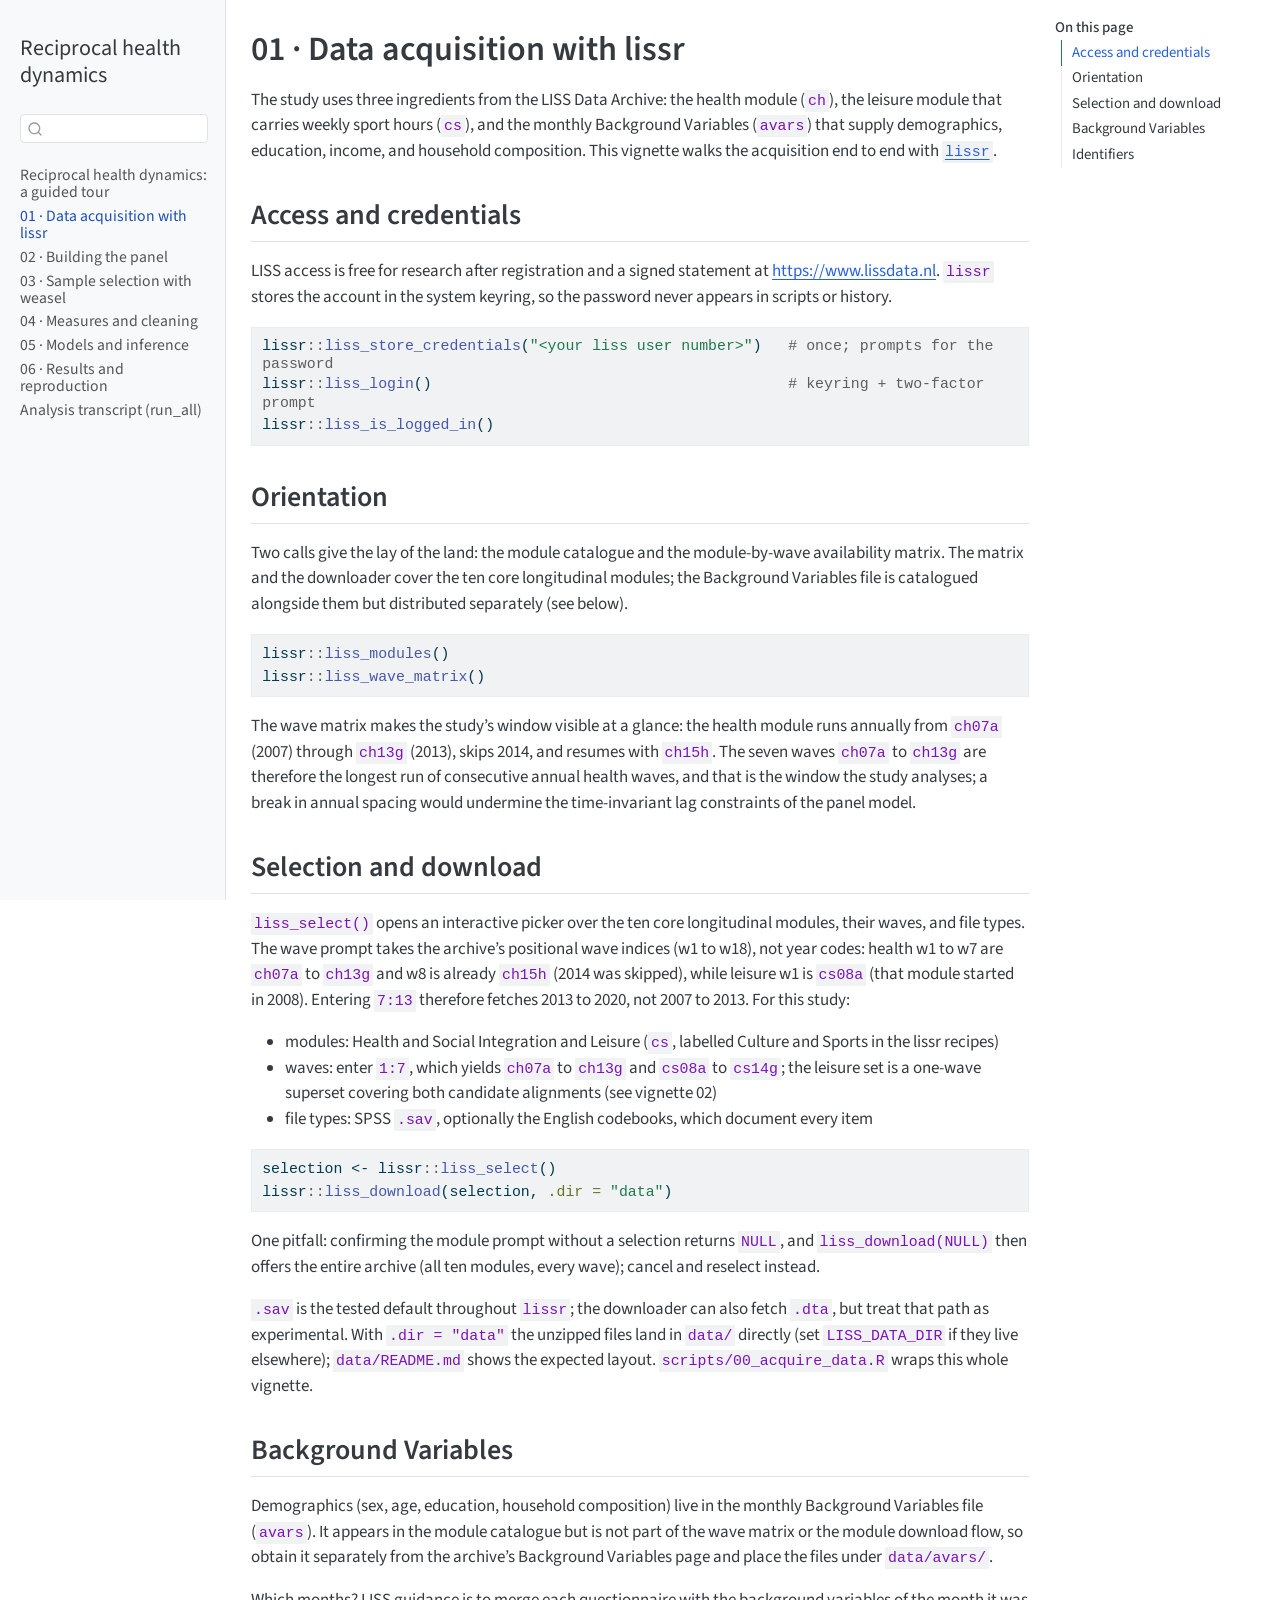
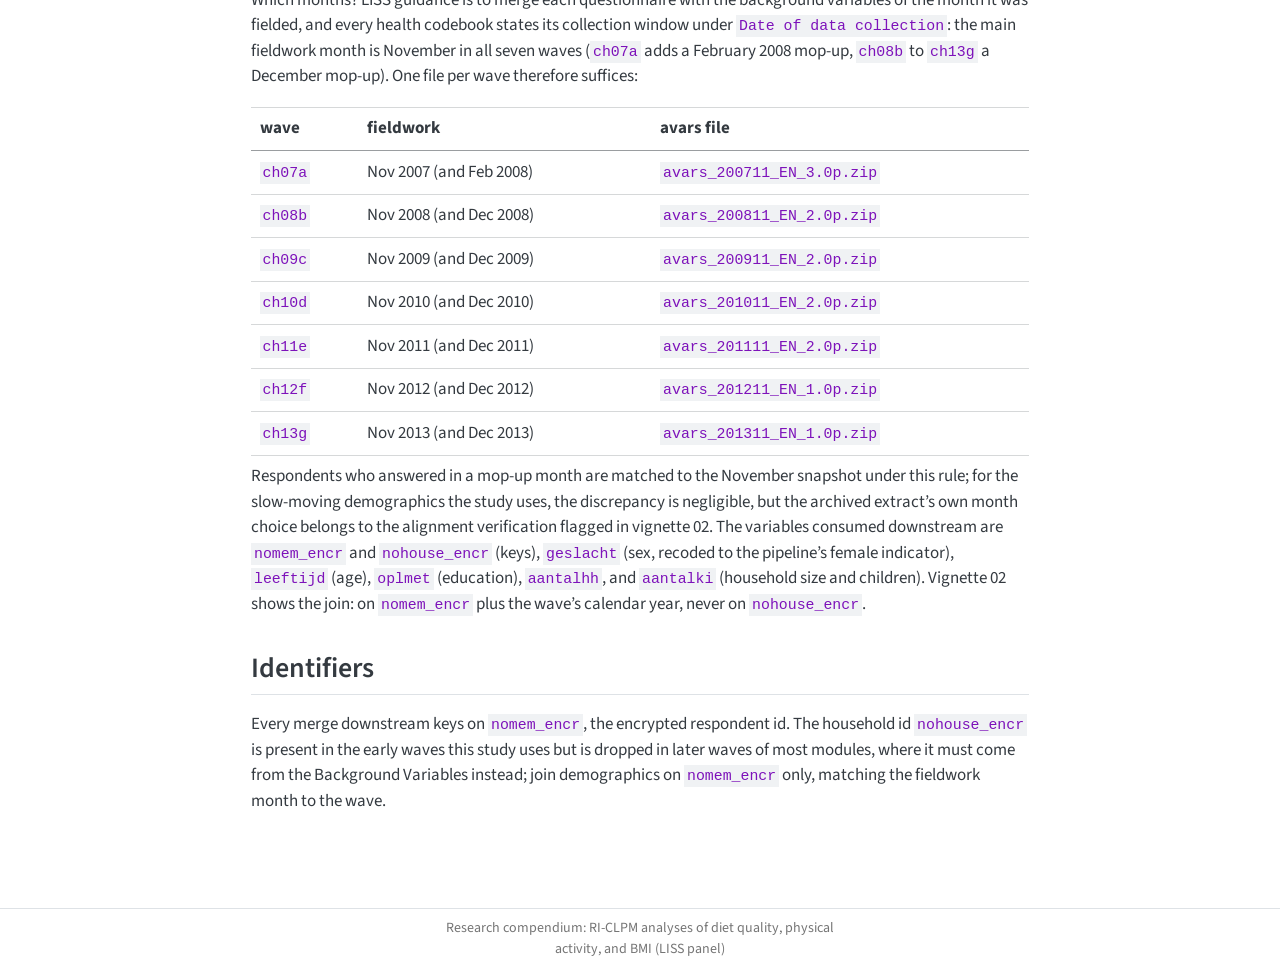
==== 01-data-acquisition-with-lissr.html @ ccc4ec5a "Built site for gh-pages" ====
<!DOCTYPE html>
<html xmlns="http://www.w3.org/1999/xhtml" lang="en" xml:lang="en"><head>

<meta charset="utf-8">
<meta name="generator" content="quarto-1.9.38">

<meta name="viewport" content="width=device-width, initial-scale=1.0, user-scalable=yes">


<title>01 · Data acquisition with lissr – Reciprocal health dynamics</title>
<style>
/* Default styles provided by pandoc.
** See https://pandoc.org/MANUAL.html#variables-for-html for config info.
*/
code{white-space: pre-wrap;}
span.smallcaps{font-variant: small-caps;}
div.columns{display: flex; gap: min(4vw, 1.5em);}
div.column{flex: auto; overflow-x: auto;}
div.hanging-indent{margin-left: 1.5em; text-indent: -1.5em;}
ul.task-list{list-style: none;}
ul.task-list li input[type="checkbox"] {
  width: 0.8em;
  margin: 0 0.8em 0.2em -1em; /* quarto-specific, see https://github.com/quarto-dev/quarto-cli/issues/4556 */ 
  vertical-align: middle;
}
/* CSS for syntax highlighting */
html { -webkit-text-size-adjust: 100%; }
pre > code.sourceCode { white-space: pre; position: relative; }
pre > code.sourceCode > span { display: inline-block; line-height: 1.25; }
pre > code.sourceCode > span:empty { height: 1.2em; }
.sourceCode { overflow: visible; }
code.sourceCode > span { color: inherit; text-decoration: inherit; }
div.sourceCode { margin: 1em 0; }
pre.sourceCode { margin: 0; }
@media screen {
div.sourceCode { overflow: auto; }
}
@media print {
pre > code.sourceCode { white-space: pre-wrap; }
pre > code.sourceCode > span { text-indent: -5em; padding-left: 5em; }
}
pre.numberSource code
  { counter-reset: source-line 0; }
pre.numberSource code > span
  { position: relative; left: -4em; counter-increment: source-line; }
pre.numberSource code > span > a:first-child::before
  { content: counter(source-line);
    position: relative; left: -1em; text-align: right; vertical-align: baseline;
    border: none; display: inline-block;
    -webkit-touch-callout: none; -webkit-user-select: none;
    -khtml-user-select: none; -moz-user-select: none;
    -ms-user-select: none; user-select: none;
    padding: 0 4px; width: 4em;
  }
pre.numberSource { margin-left: 3em;  padding-left: 4px; }
div.sourceCode
  {   }
@media screen {
pre > code.sourceCode > span > a:first-child::before { text-decoration: underline; }
}
</style>


<script src="site_libs/quarto-nav/quarto-nav.js"></script>
<script src="site_libs/quarto-nav/headroom.min.js"></script>
<script src="site_libs/clipboard/clipboard.min.js"></script>
<script src="site_libs/quarto-search/autocomplete.umd.js"></script>
<script src="site_libs/quarto-search/fuse.min.js"></script>
<script src="site_libs/quarto-search/quarto-search.js"></script>
<meta name="quarto:offset" content="./">
<script src="site_libs/quarto-html/quarto.js" type="module"></script>
<script src="site_libs/quarto-html/tabsets/tabsets.js" type="module"></script>
<script src="site_libs/quarto-html/popper.min.js"></script>
<script src="site_libs/quarto-html/tippy.umd.min.js"></script>
<script src="site_libs/quarto-html/anchor.min.js"></script>
<link href="site_libs/quarto-html/tippy.css" rel="stylesheet">
<link href="site_libs/quarto-html/quarto-syntax-highlighting-15634bcf2e68342d4ad2dfa704d543f6.css" rel="stylesheet" id="quarto-text-highlighting-styles">
<script src="site_libs/bootstrap/bootstrap.min.js"></script>
<link href="site_libs/bootstrap/bootstrap-icons.css" rel="stylesheet">
<link href="site_libs/bootstrap/bootstrap-6495a19aa3a96d24e06d370af9d69525.min.css" rel="stylesheet" append-hash="true" id="quarto-bootstrap" data-mode="light">
<script id="quarto-search-options" type="application/json">{
  "location": "sidebar",
  "copy-button": false,
  "collapse-after": 3,
  "panel-placement": "start",
  "type": "textbox",
  "limit": 50,
  "keyboard-shortcut": [
    "f",
    "/",
    "s"
  ],
  "show-item-context": false,
  "language": {
    "search-no-results-text": "No results",
    "search-matching-documents-text": "matching documents",
    "search-copy-link-title": "Copy link to search",
    "search-hide-matches-text": "Hide additional matches",
    "search-more-match-text": "more match in this document",
    "search-more-matches-text": "more matches in this document",
    "search-clear-button-title": "Clear",
    "search-text-placeholder": "",
    "search-detached-cancel-button-title": "Cancel",
    "search-submit-button-title": "Submit",
    "search-label": "Search"
  }
}</script>


</head>

<body class="nav-sidebar docked quarto-light">

<div id="quarto-search-results"></div>
  <header id="quarto-header" class="headroom fixed-top">
  <nav class="quarto-secondary-nav">
    <div class="container-fluid d-flex">
      <button type="button" class="quarto-btn-toggle btn" data-bs-toggle="collapse" role="button" data-bs-target=".quarto-sidebar-collapse-item" aria-controls="quarto-sidebar" aria-expanded="false" aria-label="Toggle sidebar navigation" onclick="if (window.quartoToggleHeadroom) { window.quartoToggleHeadroom(); }">
        <i class="bi bi-layout-text-sidebar-reverse"></i>
      </button>
        <nav class="quarto-page-breadcrumbs" aria-label="breadcrumb"><ol class="breadcrumb"><li class="breadcrumb-item"><a href="./01-data-acquisition-with-lissr.html">01 · Data acquisition with lissr</a></li></ol></nav>
        <a class="flex-grow-1" role="navigation" data-bs-toggle="collapse" data-bs-target=".quarto-sidebar-collapse-item" aria-controls="quarto-sidebar" aria-expanded="false" aria-label="Toggle sidebar navigation" onclick="if (window.quartoToggleHeadroom) { window.quartoToggleHeadroom(); }">      
        </a>
      <button type="button" class="btn quarto-search-button" aria-label="Search" onclick="window.quartoOpenSearch();">
        <i class="bi bi-search"></i>
      </button>
    </div>
  </nav>
</header>
<!-- content -->
<div id="quarto-content" class="quarto-container page-columns page-rows-contents page-layout-article">
<!-- sidebar -->
  <nav id="quarto-sidebar" class="sidebar collapse collapse-horizontal quarto-sidebar-collapse-item sidebar-navigation docked overflow-auto">
    <div class="pt-lg-2 mt-2 text-left sidebar-header">
    <div class="sidebar-title mb-0 py-0">
      <a href="./">Reciprocal health dynamics</a> 
    </div>
      </div>
        <div class="mt-2 flex-shrink-0 align-items-center">
        <div class="sidebar-search">
        <div id="quarto-search" class="" title="Search"></div>
        </div>
        </div>
    <div class="sidebar-menu-container"> 
    <ul class="list-unstyled mt-1">
        <li class="sidebar-item">
  <div class="sidebar-item-container"> 
  <a href="./index.html" class="sidebar-item-text sidebar-link">
 <span class="menu-text">Reciprocal health dynamics: a guided tour</span></a>
  </div>
</li>
        <li class="sidebar-item">
  <div class="sidebar-item-container"> 
  <a href="./01-data-acquisition-with-lissr.html" class="sidebar-item-text sidebar-link active">
 <span class="menu-text">01 · Data acquisition with lissr</span></a>
  </div>
</li>
        <li class="sidebar-item">
  <div class="sidebar-item-container"> 
  <a href="./02-building-the-panel.html" class="sidebar-item-text sidebar-link">
 <span class="menu-text">02 · Building the panel</span></a>
  </div>
</li>
        <li class="sidebar-item">
  <div class="sidebar-item-container"> 
  <a href="./03-sample-selection-with-weasel.html" class="sidebar-item-text sidebar-link">
 <span class="menu-text">03 · Sample selection with weasel</span></a>
  </div>
</li>
        <li class="sidebar-item">
  <div class="sidebar-item-container"> 
  <a href="./04-measures-and-cleaning.html" class="sidebar-item-text sidebar-link">
 <span class="menu-text">04 · Measures and cleaning</span></a>
  </div>
</li>
        <li class="sidebar-item">
  <div class="sidebar-item-container"> 
  <a href="./05-models-and-inference.html" class="sidebar-item-text sidebar-link">
 <span class="menu-text">05 · Models and inference</span></a>
  </div>
</li>
        <li class="sidebar-item">
  <div class="sidebar-item-container"> 
  <a href="./06-results-and-reproduction.html" class="sidebar-item-text sidebar-link">
 <span class="menu-text">06 · Results and reproduction</span></a>
  </div>
</li>
        <li class="sidebar-item">
  <div class="sidebar-item-container"> 
  <a href="./run_all.html" class="sidebar-item-text sidebar-link">
 <span class="menu-text">Analysis transcript (run_all)</span></a>
  </div>
</li>
    </ul>
    </div>
</nav>
<div id="quarto-sidebar-glass" class="quarto-sidebar-collapse-item" data-bs-toggle="collapse" data-bs-target=".quarto-sidebar-collapse-item"></div>
<!-- margin-sidebar -->
    <div id="quarto-margin-sidebar" class="sidebar margin-sidebar">
        <nav id="TOC" role="doc-toc" class="toc-active">
    <h2 id="toc-title">On this page</h2>
   
  <ul>
  <li><a href="#access-and-credentials" id="toc-access-and-credentials" class="nav-link active" data-scroll-target="#access-and-credentials">Access and credentials</a></li>
  <li><a href="#orientation" id="toc-orientation" class="nav-link" data-scroll-target="#orientation">Orientation</a></li>
  <li><a href="#selection-and-download" id="toc-selection-and-download" class="nav-link" data-scroll-target="#selection-and-download">Selection and download</a></li>
  <li><a href="#background-variables" id="toc-background-variables" class="nav-link" data-scroll-target="#background-variables">Background Variables</a></li>
  <li><a href="#identifiers" id="toc-identifiers" class="nav-link" data-scroll-target="#identifiers">Identifiers</a></li>
  </ul>
</nav>
    </div>
<!-- main -->
<main class="content" id="quarto-document-content">

<header id="title-block-header" class="quarto-title-block default">
<div class="quarto-title">
<h1 class="title">01 · Data acquisition with lissr</h1>
</div>



<div class="quarto-title-meta">

    
  
    
  </div>
  


</header>


<p>The study uses three ingredients from the LISS Data Archive: the health module (<code>ch</code>), the leisure module that carries weekly sport hours (<code>cs</code>), and the monthly Background Variables (<code>avars</code>) that supply demographics, education, income, and household composition. This vignette walks the acquisition end to end with <a href="https://github.com/siardv/lissr"><code>lissr</code></a>.</p>
<section id="access-and-credentials" class="level2">
<h2 class="anchored" data-anchor-id="access-and-credentials">Access and credentials</h2>
<p>LISS access is free for research after registration and a signed statement at <a href="https://www.lissdata.nl" class="uri">https://www.lissdata.nl</a>. <code>lissr</code> stores the account in the system keyring, so the password never appears in scripts or history.</p>
<div class="cell">
<div class="code-copy-outer-scaffold"><div class="sourceCode cell-code" id="cb1"><pre class="sourceCode r code-with-copy"><code class="sourceCode r"><span id="cb1-1"><a href="#cb1-1" aria-hidden="true" tabindex="-1"></a>lissr<span class="sc">::</span><span class="fu">liss_store_credentials</span>(<span class="st">"&lt;your liss user number&gt;"</span>)   <span class="co"># once; prompts for the password</span></span>
<span id="cb1-2"><a href="#cb1-2" aria-hidden="true" tabindex="-1"></a>lissr<span class="sc">::</span><span class="fu">liss_login</span>()                                        <span class="co"># keyring + two-factor prompt</span></span>
<span id="cb1-3"><a href="#cb1-3" aria-hidden="true" tabindex="-1"></a>lissr<span class="sc">::</span><span class="fu">liss_is_logged_in</span>()</span></code></pre></div><button title="Copy to Clipboard" class="code-copy-button"><i class="bi"></i></button></div>
</div>
</section>
<section id="orientation" class="level2">
<h2 class="anchored" data-anchor-id="orientation">Orientation</h2>
<p>Two calls give the lay of the land: the module catalogue and the module-by-wave availability matrix. The matrix and the downloader cover the ten core longitudinal modules; the Background Variables file is catalogued alongside them but distributed separately (see below).</p>
<div class="cell">
<div class="code-copy-outer-scaffold"><div class="sourceCode cell-code" id="cb2"><pre class="sourceCode r code-with-copy"><code class="sourceCode r"><span id="cb2-1"><a href="#cb2-1" aria-hidden="true" tabindex="-1"></a>lissr<span class="sc">::</span><span class="fu">liss_modules</span>()</span>
<span id="cb2-2"><a href="#cb2-2" aria-hidden="true" tabindex="-1"></a>lissr<span class="sc">::</span><span class="fu">liss_wave_matrix</span>()</span></code></pre></div><button title="Copy to Clipboard" class="code-copy-button"><i class="bi"></i></button></div>
</div>
<p>The wave matrix makes the study’s window visible at a glance: the health module runs annually from <code>ch07a</code> (2007) through <code>ch13g</code> (2013), skips 2014, and resumes with <code>ch15h</code>. The seven waves <code>ch07a</code> to <code>ch13g</code> are therefore the longest run of consecutive annual health waves, and that is the window the study analyses; a break in annual spacing would undermine the time-invariant lag constraints of the panel model.</p>
</section>
<section id="selection-and-download" class="level2">
<h2 class="anchored" data-anchor-id="selection-and-download">Selection and download</h2>
<p><code>liss_select()</code> opens an interactive picker over the ten core longitudinal modules, their waves, and file types. The wave prompt takes the archive’s positional wave indices (w1 to w18), not year codes: health w1 to w7 are <code>ch07a</code> to <code>ch13g</code> and w8 is already <code>ch15h</code> (2014 was skipped), while leisure w1 is <code>cs08a</code> (that module started in 2008). Entering <code>7:13</code> therefore fetches 2013 to 2020, not 2007 to 2013. For this study:</p>
<ul>
<li>modules: Health and Social Integration and Leisure (<code>cs</code>, labelled Culture and Sports in the lissr recipes)</li>
<li>waves: enter <code>1:7</code>, which yields <code>ch07a</code> to <code>ch13g</code> and <code>cs08a</code> to <code>cs14g</code>; the leisure set is a one-wave superset covering both candidate alignments (see vignette 02)</li>
<li>file types: SPSS <code>.sav</code>, optionally the English codebooks, which document every item</li>
</ul>
<div class="cell">
<div class="code-copy-outer-scaffold"><div class="sourceCode cell-code" id="cb3"><pre class="sourceCode r code-with-copy"><code class="sourceCode r"><span id="cb3-1"><a href="#cb3-1" aria-hidden="true" tabindex="-1"></a>selection <span class="ot">&lt;-</span> lissr<span class="sc">::</span><span class="fu">liss_select</span>()</span>
<span id="cb3-2"><a href="#cb3-2" aria-hidden="true" tabindex="-1"></a>lissr<span class="sc">::</span><span class="fu">liss_download</span>(selection, <span class="at">.dir =</span> <span class="st">"data"</span>)</span></code></pre></div><button title="Copy to Clipboard" class="code-copy-button"><i class="bi"></i></button></div>
</div>
<p>One pitfall: confirming the module prompt without a selection returns <code>NULL</code>, and <code>liss_download(NULL)</code> then offers the entire archive (all ten modules, every wave); cancel and reselect instead.</p>
<p><code>.sav</code> is the tested default throughout <code>lissr</code>; the downloader can also fetch <code>.dta</code>, but treat that path as experimental. With <code>.dir = "data"</code> the unzipped files land in <code>data/</code> directly (set <code>LISS_DATA_DIR</code> if they live elsewhere); <code>data/README.md</code> shows the expected layout. <code>scripts/00_acquire_data.R</code> wraps this whole vignette.</p>
</section>
<section id="background-variables" class="level2">
<h2 class="anchored" data-anchor-id="background-variables">Background Variables</h2>
<p>Demographics (sex, age, education, household composition) live in the monthly Background Variables file (<code>avars</code>). It appears in the module catalogue but is not part of the wave matrix or the module download flow, so obtain it separately from the archive’s Background Variables page and place the files under <code>data/avars/</code>.</p>
<p>Which months? LISS guidance is to merge each questionnaire with the background variables of the month it was fielded, and every health codebook states its collection window under <code>Date of data collection</code>: the main fieldwork month is November in all seven waves (<code>ch07a</code> adds a February 2008 mop-up, <code>ch08b</code> to <code>ch13g</code> a December mop-up). One file per wave therefore suffices:</p>
<table class="caption-top table">
<thead>
<tr class="header">
<th>wave</th>
<th>fieldwork</th>
<th>avars file</th>
</tr>
</thead>
<tbody>
<tr class="odd">
<td><code>ch07a</code></td>
<td>Nov 2007 (and Feb 2008)</td>
<td><code>avars_200711_EN_3.0p.zip</code></td>
</tr>
<tr class="even">
<td><code>ch08b</code></td>
<td>Nov 2008 (and Dec 2008)</td>
<td><code>avars_200811_EN_2.0p.zip</code></td>
</tr>
<tr class="odd">
<td><code>ch09c</code></td>
<td>Nov 2009 (and Dec 2009)</td>
<td><code>avars_200911_EN_2.0p.zip</code></td>
</tr>
<tr class="even">
<td><code>ch10d</code></td>
<td>Nov 2010 (and Dec 2010)</td>
<td><code>avars_201011_EN_2.0p.zip</code></td>
</tr>
<tr class="odd">
<td><code>ch11e</code></td>
<td>Nov 2011 (and Dec 2011)</td>
<td><code>avars_201111_EN_2.0p.zip</code></td>
</tr>
<tr class="even">
<td><code>ch12f</code></td>
<td>Nov 2012 (and Dec 2012)</td>
<td><code>avars_201211_EN_1.0p.zip</code></td>
</tr>
<tr class="odd">
<td><code>ch13g</code></td>
<td>Nov 2013 (and Dec 2013)</td>
<td><code>avars_201311_EN_1.0p.zip</code></td>
</tr>
</tbody>
</table>
<p>Respondents who answered in a mop-up month are matched to the November snapshot under this rule; for the slow-moving demographics the study uses, the discrepancy is negligible, but the archived extract’s own month choice belongs to the alignment verification flagged in vignette 02. The variables consumed downstream are <code>nomem_encr</code> and <code>nohouse_encr</code> (keys), <code>geslacht</code> (sex, recoded to the pipeline’s female indicator), <code>leeftijd</code> (age), <code>oplmet</code> (education), <code>aantalhh</code>, and <code>aantalki</code> (household size and children). Vignette 02 shows the join: on <code>nomem_encr</code> plus the wave’s calendar year, never on <code>nohouse_encr</code>.</p>
</section>
<section id="identifiers" class="level2">
<h2 class="anchored" data-anchor-id="identifiers">Identifiers</h2>
<p>Every merge downstream keys on <code>nomem_encr</code>, the encrypted respondent id. The household id <code>nohouse_encr</code> is present in the early waves this study uses but is dropped in later waves of most modules, where it must come from the Background Variables instead; join demographics on <code>nomem_encr</code> only, matching the fieldwork month to the wave.</p>


</section>

</main> <!-- /main -->
<script id="quarto-html-after-body" type="application/javascript">
  window.document.addEventListener("DOMContentLoaded", function (event) {
    const icon = "";
    const anchorJS = new window.AnchorJS();
    anchorJS.options = {
      placement: 'right',
      icon: icon
    };
    anchorJS.add('.anchored');
    const isCodeAnnotation = (el) => {
      for (const clz of el.classList) {
        if (clz.startsWith('code-annotation-')) {                     
          return true;
        }
      }
      return false;
    }
    const onCopySuccess = function(e) {
      // button target
      const button = e.trigger;
      // don't keep focus
      button.blur();
      // flash "checked"
      button.classList.add('code-copy-button-checked');
      var currentTitle = button.getAttribute("title");
      button.setAttribute("title", "Copied!");
      let tooltip;
      if (window.bootstrap) {
        button.setAttribute("data-bs-toggle", "tooltip");
        button.setAttribute("data-bs-placement", "left");
        button.setAttribute("data-bs-title", "Copied!");
        tooltip = new bootstrap.Tooltip(button, 
          { trigger: "manual", 
            customClass: "code-copy-button-tooltip",
            offset: [0, -8]});
        tooltip.show();    
      }
      setTimeout(function() {
        if (tooltip) {
          tooltip.hide();
          button.removeAttribute("data-bs-title");
          button.removeAttribute("data-bs-toggle");
          button.removeAttribute("data-bs-placement");
        }
        button.setAttribute("title", currentTitle);
        button.classList.remove('code-copy-button-checked');
      }, 1000);
      // clear code selection
      e.clearSelection();
    }
    const getTextToCopy = function(trigger) {
      const outerScaffold = trigger.parentElement.cloneNode(true);
      const codeEl = outerScaffold.querySelector('code');
      for (const childEl of codeEl.children) {
        if (isCodeAnnotation(childEl)) {
          childEl.remove();
        }
      }
      return codeEl.innerText;
    }
    const clipboard = new window.ClipboardJS('.code-copy-button:not([data-in-quarto-modal])', {
      text: getTextToCopy
    });
    clipboard.on('success', onCopySuccess);
    if (window.document.getElementById('quarto-embedded-source-code-modal')) {
      const clipboardModal = new window.ClipboardJS('.code-copy-button[data-in-quarto-modal]', {
        text: getTextToCopy,
        container: window.document.getElementById('quarto-embedded-source-code-modal')
      });
      clipboardModal.on('success', onCopySuccess);
    }
      var localhostRegex = new RegExp(/^(?:http|https):\/\/localhost\:?[0-9]*\//);
      var mailtoRegex = new RegExp(/^mailto:/);
        var filterRegex = new RegExp("https:\/\/siardv\.github\.io\/diet-activity-bmi-riclpm\/");
      var isInternal = (href) => {
          return filterRegex.test(href) || localhostRegex.test(href) || mailtoRegex.test(href);
      }
      // Inspect non-navigation links and adorn them if external
     var links = window.document.querySelectorAll('a[href]:not(.nav-link):not(.navbar-brand):not(.toc-action):not(.sidebar-link):not(.sidebar-item-toggle):not(.pagination-link):not(.no-external):not([aria-hidden]):not(.dropdown-item):not(.quarto-navigation-tool):not(.about-link)');
      for (var i=0; i<links.length; i++) {
        const link = links[i];
        if (!isInternal(link.href)) {
          // undo the damage that might have been done by quarto-nav.js in the case of
          // links that we want to consider external
          if (link.dataset.originalHref !== undefined) {
            link.href = link.dataset.originalHref;
          }
        }
      }
    function tippyHover(el, contentFn, onTriggerFn, onUntriggerFn) {
      const config = {
        allowHTML: true,
        maxWidth: 500,
        delay: 100,
        arrow: false,
        appendTo: function(el) {
            return el.parentElement;
        },
        interactive: true,
        interactiveBorder: 10,
        theme: 'quarto',
        placement: 'bottom-start',
      };
      if (contentFn) {
        config.content = contentFn;
      }
      if (onTriggerFn) {
        config.onTrigger = onTriggerFn;
      }
      if (onUntriggerFn) {
        config.onUntrigger = onUntriggerFn;
      }
      window.tippy(el, config); 
    }
    const noterefs = window.document.querySelectorAll('a[role="doc-noteref"]');
    for (var i=0; i<noterefs.length; i++) {
      const ref = noterefs[i];
      tippyHover(ref, function() {
        // use id or data attribute instead here
        let href = ref.getAttribute('data-footnote-href') || ref.getAttribute('href');
        try { href = new URL(href).hash; } catch {}
        const id = href.replace(/^#\/?/, "");
        const note = window.document.getElementById(id);
        if (note) {
          return note.innerHTML;
        } else {
          return "";
        }
      });
    }
    const xrefs = window.document.querySelectorAll('a.quarto-xref');
    const processXRef = (id, note) => {
      // Strip column container classes
      const stripColumnClz = (el) => {
        el.classList.remove("page-full", "page-columns");
        if (el.children) {
          for (const child of el.children) {
            stripColumnClz(child);
          }
        }
      }
      stripColumnClz(note)
      if (id === null || id.startsWith('sec-')) {
        // Special case sections, only their first couple elements
        const container = document.createElement("div");
        if (note.children && note.children.length > 2) {
          container.appendChild(note.children[0].cloneNode(true));
          for (let i = 1; i < note.children.length; i++) {
            const child = note.children[i];
            if (child.tagName === "P" && child.innerText === "") {
              continue;
            } else {
              container.appendChild(child.cloneNode(true));
              break;
            }
          }
          if (window.Quarto?.typesetMath) {
            window.Quarto.typesetMath(container);
          }
          return container.innerHTML
        } else {
          if (window.Quarto?.typesetMath) {
            window.Quarto.typesetMath(note);
          }
          return note.innerHTML;
        }
      } else {
        // Remove any anchor links if they are present
        const anchorLink = note.querySelector('a.anchorjs-link');
        if (anchorLink) {
          anchorLink.remove();
        }
        if (window.Quarto?.typesetMath) {
          window.Quarto.typesetMath(note);
        }
        if (note.classList.contains("callout")) {
          return note.outerHTML;
        } else {
          return note.innerHTML;
        }
      }
    }
    for (var i=0; i<xrefs.length; i++) {
      const xref = xrefs[i];
      tippyHover(xref, undefined, function(instance) {
        instance.disable();
        let url = xref.getAttribute('href');
        let hash = undefined; 
        if (url.startsWith('#')) {
          hash = url;
        } else {
          try { hash = new URL(url).hash; } catch {}
        }
        if (hash) {
          const id = hash.replace(/^#\/?/, "");
          const note = window.document.getElementById(id);
          if (note !== null) {
            try {
              const html = processXRef(id, note.cloneNode(true));
              instance.setContent(html);
            } finally {
              instance.enable();
              instance.show();
            }
          } else {
            // See if we can fetch this
            fetch(url.split('#')[0])
            .then(res => res.text())
            .then(html => {
              const parser = new DOMParser();
              const htmlDoc = parser.parseFromString(html, "text/html");
              const note = htmlDoc.getElementById(id);
              if (note !== null) {
                const html = processXRef(id, note);
                instance.setContent(html);
              } 
            }).finally(() => {
              instance.enable();
              instance.show();
            });
          }
        } else {
          // See if we can fetch a full url (with no hash to target)
          // This is a special case and we should probably do some content thinning / targeting
          fetch(url)
          .then(res => res.text())
          .then(html => {
            const parser = new DOMParser();
            const htmlDoc = parser.parseFromString(html, "text/html");
            const note = htmlDoc.querySelector('main.content');
            if (note !== null) {
              // This should only happen for chapter cross references
              // (since there is no id in the URL)
              // remove the first header
              if (note.children.length > 0 && note.children[0].tagName === "HEADER") {
                note.children[0].remove();
              }
              const html = processXRef(null, note);
              instance.setContent(html);
            } 
          }).finally(() => {
            instance.enable();
            instance.show();
          });
        }
      }, function(instance) {
      });
    }
        let selectedAnnoteEl;
        const selectorForAnnotation = ( cell, annotation) => {
          let cellAttr = 'data-code-cell="' + cell + '"';
          let lineAttr = 'data-code-annotation="' +  annotation + '"';
          const selector = 'span[' + cellAttr + '][' + lineAttr + ']';
          return selector;
        }
        const selectCodeLines = (annoteEl) => {
          const doc = window.document;
          const targetCell = annoteEl.getAttribute("data-target-cell");
          const targetAnnotation = annoteEl.getAttribute("data-target-annotation");
          const annoteSpan = window.document.querySelector(selectorForAnnotation(targetCell, targetAnnotation));
          const lines = annoteSpan.getAttribute("data-code-lines").split(",");
          const lineIds = lines.map((line) => {
            return targetCell + "-" + line;
          })
          let top = null;
          let height = null;
          let parent = null;
          if (lineIds.length > 0) {
              //compute the position of the single el (top and bottom and make a div)
              const el = window.document.getElementById(lineIds[0]);
              top = el.offsetTop;
              height = el.offsetHeight;
              parent = el.parentElement.parentElement;
            if (lineIds.length > 1) {
              const lastEl = window.document.getElementById(lineIds[lineIds.length - 1]);
              const bottom = lastEl.offsetTop + lastEl.offsetHeight;
              height = bottom - top;
            }
            if (top !== null && height !== null && parent !== null) {
              // cook up a div (if necessary) and position it 
              let div = window.document.getElementById("code-annotation-line-highlight");
              if (div === null) {
                div = window.document.createElement("div");
                div.setAttribute("id", "code-annotation-line-highlight");
                div.style.position = 'absolute';
                parent.appendChild(div);
              }
              div.style.top = top - 2 + "px";
              div.style.height = height + 4 + "px";
              div.style.left = 0;
              let gutterDiv = window.document.getElementById("code-annotation-line-highlight-gutter");
              if (gutterDiv === null) {
                gutterDiv = window.document.createElement("div");
                gutterDiv.setAttribute("id", "code-annotation-line-highlight-gutter");
                gutterDiv.style.position = 'absolute';
                const codeCell = window.document.getElementById(targetCell);
                const gutter = codeCell.querySelector('.code-annotation-gutter');
                gutter.appendChild(gutterDiv);
              }
              gutterDiv.style.top = top - 2 + "px";
              gutterDiv.style.height = height + 4 + "px";
            }
            selectedAnnoteEl = annoteEl;
          }
        };
        const unselectCodeLines = () => {
          const elementsIds = ["code-annotation-line-highlight", "code-annotation-line-highlight-gutter"];
          elementsIds.forEach((elId) => {
            const div = window.document.getElementById(elId);
            if (div) {
              div.remove();
            }
          });
          selectedAnnoteEl = undefined;
        };
          // Handle positioning of the toggle
      window.addEventListener(
        "resize",
        throttle(() => {
          elRect = undefined;
          if (selectedAnnoteEl) {
            selectCodeLines(selectedAnnoteEl);
          }
        }, 10)
      );
      function throttle(fn, ms) {
      let throttle = false;
      let timer;
        return (...args) => {
          if(!throttle) { // first call gets through
              fn.apply(this, args);
              throttle = true;
          } else { // all the others get throttled
              if(timer) clearTimeout(timer); // cancel #2
              timer = setTimeout(() => {
                fn.apply(this, args);
                timer = throttle = false;
              }, ms);
          }
        };
      }
        // Attach click handler to the DT
        const annoteDls = window.document.querySelectorAll('dt[data-target-cell]');
        for (const annoteDlNode of annoteDls) {
          annoteDlNode.addEventListener('click', (event) => {
            const clickedEl = event.target;
            if (clickedEl !== selectedAnnoteEl) {
              unselectCodeLines();
              const activeEl = window.document.querySelector('dt[data-target-cell].code-annotation-active');
              if (activeEl) {
                activeEl.classList.remove('code-annotation-active');
              }
              selectCodeLines(clickedEl);
              clickedEl.classList.add('code-annotation-active');
            } else {
              // Unselect the line
              unselectCodeLines();
              clickedEl.classList.remove('code-annotation-active');
            }
          });
        }
    const findCites = (el) => {
      const parentEl = el.parentElement;
      if (parentEl) {
        const cites = parentEl.dataset.cites;
        if (cites) {
          return {
            el,
            cites: cites.split(' ')
          };
        } else {
          return findCites(el.parentElement)
        }
      } else {
        return undefined;
      }
    };
    var bibliorefs = window.document.querySelectorAll('a[role="doc-biblioref"]');
    for (var i=0; i<bibliorefs.length; i++) {
      const ref = bibliorefs[i];
      const citeInfo = findCites(ref);
      if (citeInfo) {
        tippyHover(citeInfo.el, function() {
          var popup = window.document.createElement('div');
          citeInfo.cites.forEach(function(cite) {
            var citeDiv = window.document.createElement('div');
            citeDiv.classList.add('hanging-indent');
            citeDiv.classList.add('csl-entry');
            var biblioDiv = window.document.getElementById('ref-' + cite);
            if (biblioDiv) {
              citeDiv.innerHTML = biblioDiv.innerHTML;
            }
            popup.appendChild(citeDiv);
          });
          return popup.innerHTML;
        });
      }
    }
  });
  </script>
</div> <!-- /content -->
<footer class="footer">
  <div class="nav-footer">
    <div class="nav-footer-left">
      &nbsp;
    </div>   
    <div class="nav-footer-center">
<p>Research compendium: RI-CLPM analyses of diet quality, physical activity, and BMI (LISS panel)</p>
</div>
    <div class="nav-footer-right">
      &nbsp;
    </div>
  </div>
</footer>




</body></html>
---- site_libs/quarto-html/tippy.css ----
.tippy-box[data-animation=fade][data-state=hidden]{opacity:0}[data-tippy-root]{max-width:calc(100vw - 10px)}.tippy-box{position:relative;background-color:#333;color:#fff;border-radius:4px;font-size:14px;line-height:1.4;white-space:normal;outline:0;transition-property:transform,visibility,opacity}.tippy-box[data-placement^=top]>.tippy-arrow{bottom:0}.tippy-box[data-placement^=top]>.tippy-arrow:before{bottom:-7px;left:0;border-width:8px 8px 0;border-top-color:initial;transform-origin:center top}.tippy-box[data-placement^=bottom]>.tippy-arrow{top:0}.tippy-box[data-placement^=bottom]>.tippy-arrow:before{top:-7px;left:0;border-width:0 8px 8px;border-bottom-color:initial;transform-origin:center bottom}.tippy-box[data-placement^=left]>.tippy-arrow{right:0}.tippy-box[data-placement^=left]>.tippy-arrow:before{border-width:8px 0 8px 8px;border-left-color:initial;right:-7px;transform-origin:center left}.tippy-box[data-placement^=right]>.tippy-arrow{left:0}.tippy-box[data-placement^=right]>.tippy-arrow:before{left:-7px;border-width:8px 8px 8px 0;border-right-color:initial;transform-origin:center right}.tippy-box[data-inertia][data-state=visible]{transition-timing-function:cubic-bezier(.54,1.5,.38,1.11)}.tippy-arrow{width:16px;height:16px;color:#333}.tippy-arrow:before{content:"";position:absolute;border-color:transparent;border-style:solid}.tippy-content{position:relative;padding:5px 9px;z-index:1}
---- site_libs/quarto-html/quarto-syntax-highlighting-15634bcf2e68342d4ad2dfa704d543f6.css ----
/* quarto syntax highlight colors */
:root {
  --quarto-hl-ot-color: #003B4F;
  --quarto-hl-at-color: #657422;
  --quarto-hl-ss-color: #20794D;
  --quarto-hl-an-color: #5E5E5E;
  --quarto-hl-fu-color: #4758AB;
  --quarto-hl-st-color: #20794D;
  --quarto-hl-cf-color: #003B4F;
  --quarto-hl-op-color: #5E5E5E;
  --quarto-hl-er-color: #AD0000;
  --quarto-hl-bn-color: #AD0000;
  --quarto-hl-al-color: #AD0000;
  --quarto-hl-va-color: #111111;
  --quarto-hl-bu-color: inherit;
  --quarto-hl-ex-color: inherit;
  --quarto-hl-pp-color: #AD0000;
  --quarto-hl-in-color: #5E5E5E;
  --quarto-hl-vs-color: #20794D;
  --quarto-hl-wa-color: #5E5E5E;
  --quarto-hl-do-color: #5E5E5E;
  --quarto-hl-im-color: #00769E;
  --quarto-hl-ch-color: #20794D;
  --quarto-hl-dt-color: #AD0000;
  --quarto-hl-fl-color: #AD0000;
  --quarto-hl-co-color: #5E5E5E;
  --quarto-hl-cv-color: #5E5E5E;
  --quarto-hl-cn-color: #8f5902;
  --quarto-hl-sc-color: #5E5E5E;
  --quarto-hl-dv-color: #AD0000;
  --quarto-hl-kw-color: #003B4F;
}

/* other quarto variables */
:root {
  --quarto-font-monospace: SFMono-Regular, Menlo, Monaco, Consolas, "Liberation Mono", "Courier New", monospace;
}

/* syntax highlight based on Pandoc's rules */
pre > code.sourceCode > span {
  color: #003B4F;
}

code.sourceCode > span {
  color: #003B4F;
}

div.sourceCode,
div.sourceCode pre.sourceCode {
  color: #003B4F;
}

/* Normal */
code span {
  color: #003B4F;
}

/* Alert */
code span.al {
  color: #AD0000;
  font-style: inherit;
}

/* Annotation */
code span.an {
  color: #5E5E5E;
  font-style: inherit;
}

/* Attribute */
code span.at {
  color: #657422;
  font-style: inherit;
}

/* BaseN */
code span.bn {
  color: #AD0000;
  font-style: inherit;
}

/* BuiltIn */
code span.bu {
  font-style: inherit;
}

/* ControlFlow */
code span.cf {
  color: #003B4F;
  font-weight: bold;
  font-style: inherit;
}

/* Char */
code span.ch {
  color: #20794D;
  font-style: inherit;
}

/* Constant */
code span.cn {
  color: #8f5902;
  font-style: inherit;
}

/* Comment */
code span.co {
  color: #5E5E5E;
  font-style: inherit;
}

/* CommentVar */
code span.cv {
  color: #5E5E5E;
  font-style: italic;
}

/* Documentation */
code span.do {
  color: #5E5E5E;
  font-style: italic;
}

/* DataType */
code span.dt {
  color: #AD0000;
  font-style: inherit;
}

/* DecVal */
code span.dv {
  color: #AD0000;
  font-style: inherit;
}

/* Error */
code span.er {
  color: #AD0000;
  font-style: inherit;
}

/* Extension */
code span.ex {
  font-style: inherit;
}

/* Float */
code span.fl {
  color: #AD0000;
  font-style: inherit;
}

/* Function */
code span.fu {
  color: #4758AB;
  font-style: inherit;
}

/* Import */
code span.im {
  color: #00769E;
  font-style: inherit;
}

/* Information */
code span.in {
  color: #5E5E5E;
  font-style: inherit;
}

/* Keyword */
code span.kw {
  color: #003B4F;
  font-weight: bold;
  font-style: inherit;
}

/* Operator */
code span.op {
  color: #5E5E5E;
  font-style: inherit;
}

/* Other */
code span.ot {
  color: #003B4F;
  font-style: inherit;
}

/* Preprocessor */
code span.pp {
  color: #AD0000;
  font-style: inherit;
}

/* SpecialChar */
code span.sc {
  color: #5E5E5E;
  font-style: inherit;
}

/* SpecialString */
code span.ss {
  color: #20794D;
  font-style: inherit;
}

/* String */
code span.st {
  color: #20794D;
  font-style: inherit;
}

/* Variable */
code span.va {
  color: #111111;
  font-style: inherit;
}

/* VerbatimString */
code span.vs {
  color: #20794D;
  font-style: inherit;
}

/* Warning */
code span.wa {
  color: #5E5E5E;
  font-style: italic;
}

.prevent-inlining {
  content: "</";
}

/*# sourceMappingURL=f23921c56f73e400b49028c9186a1aa0.css.map */
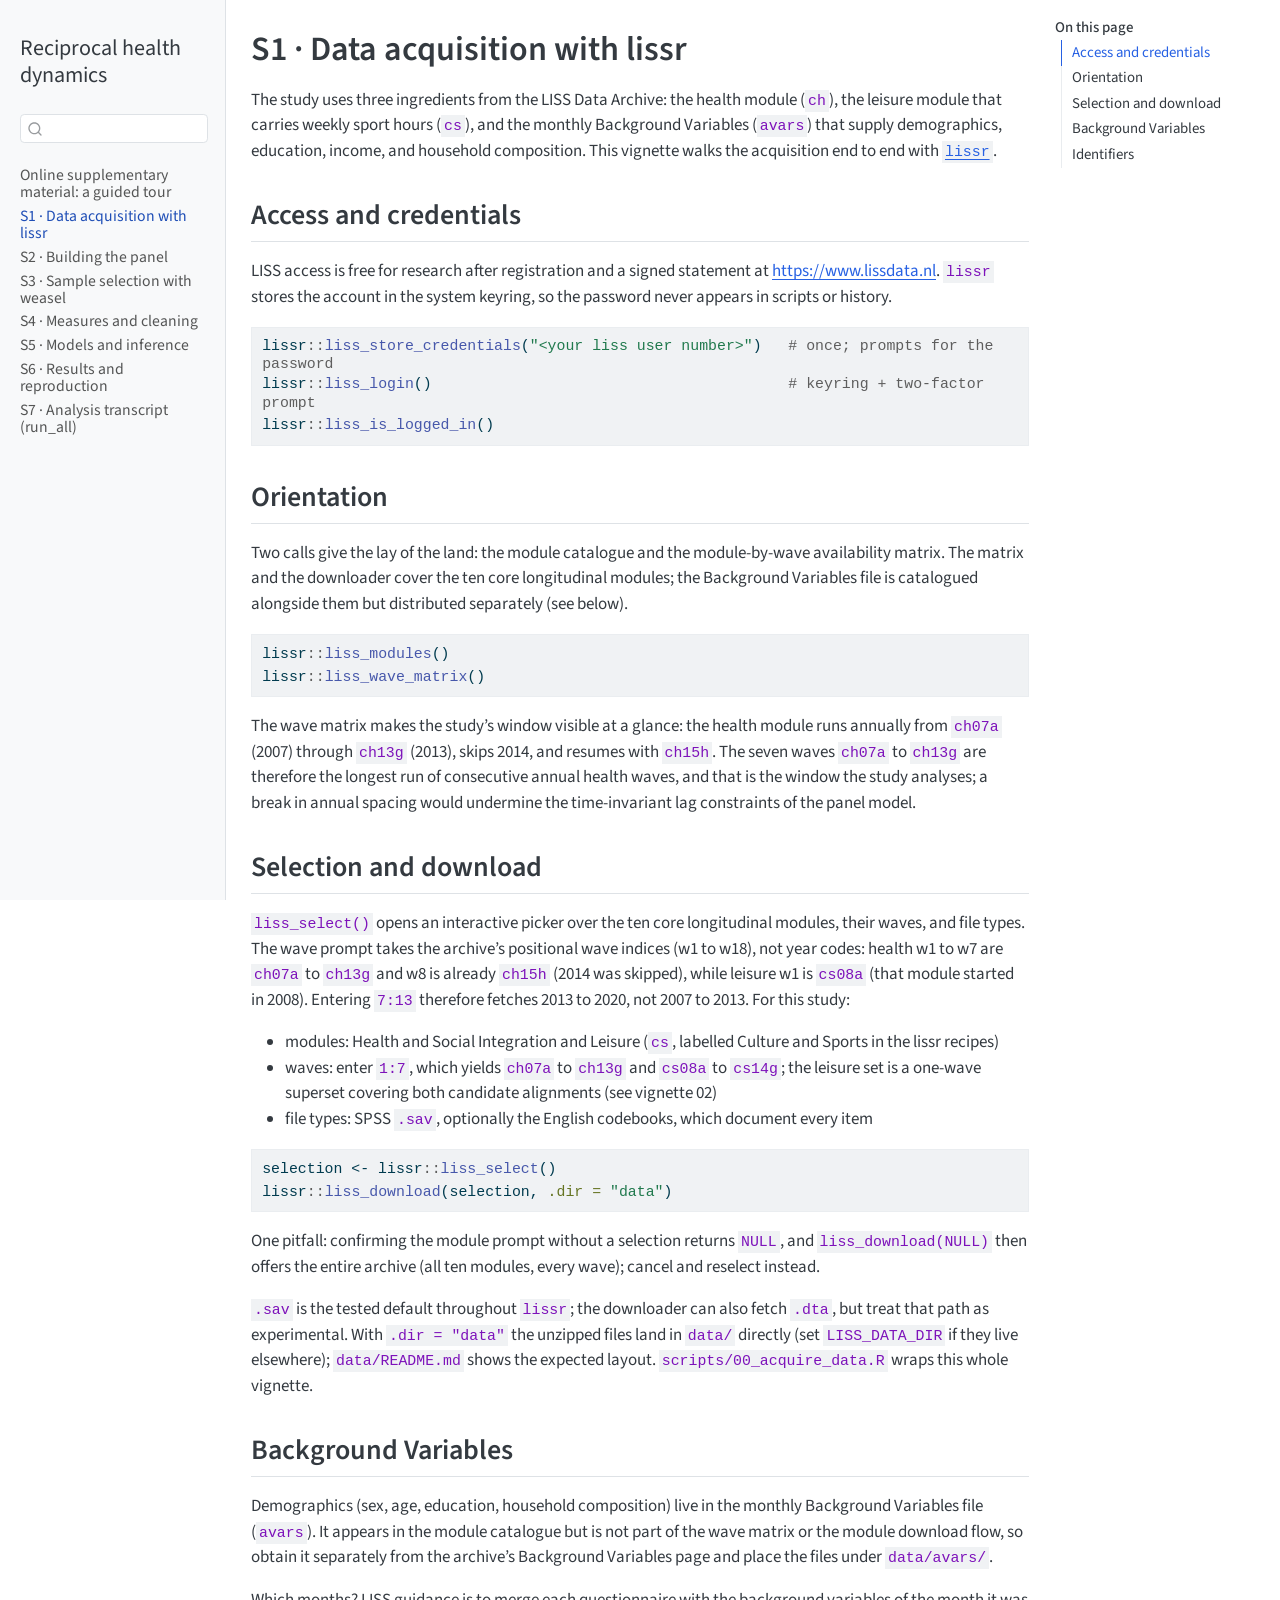
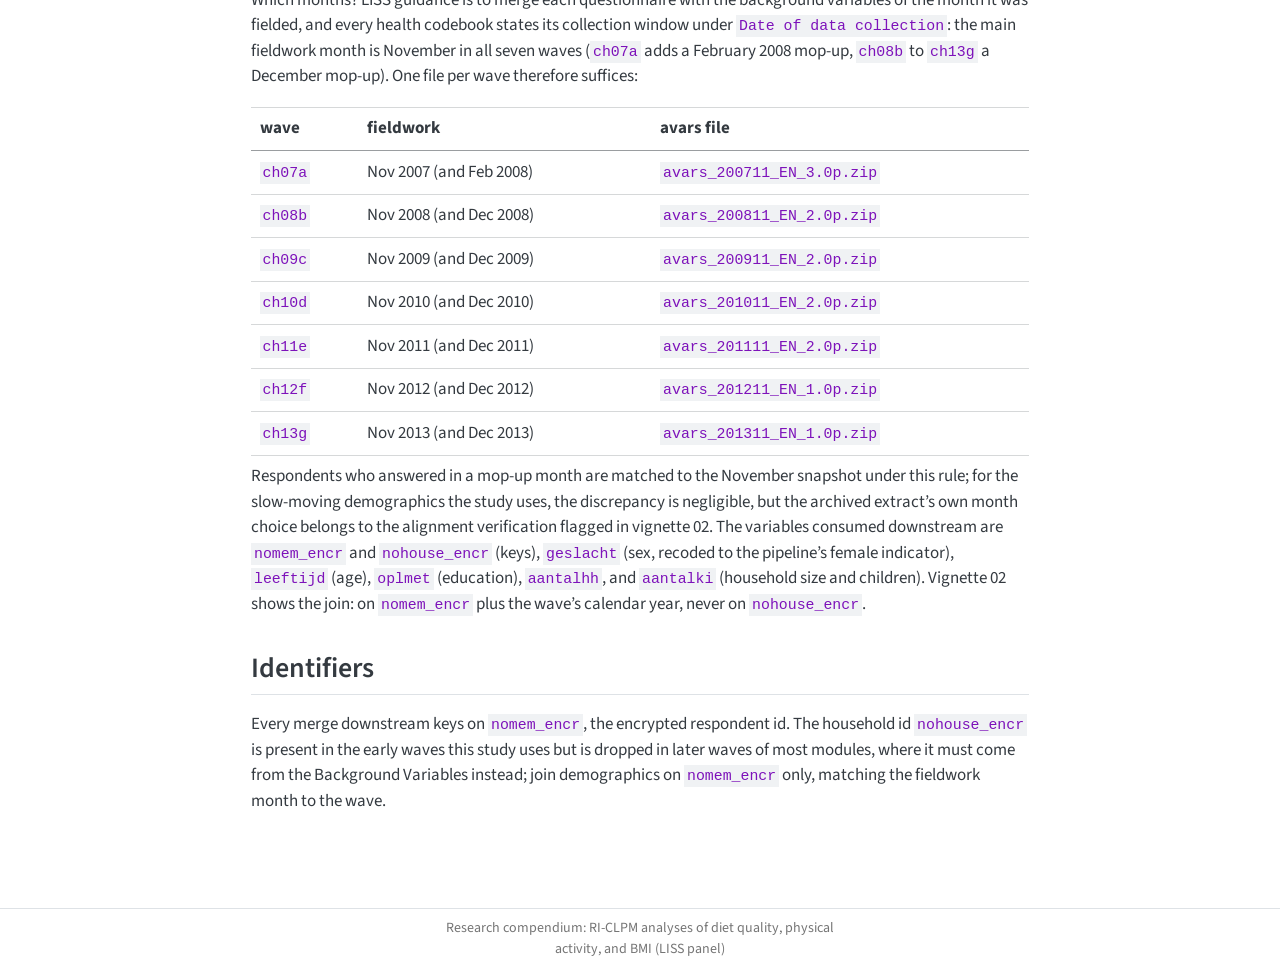
==== commit 9827e1ac: "Rebuild site 2026-07-11" ====
--- a/01-data-acquisition-with-lissr.html
+++ b/01-data-acquisition-with-lissr.html
@@ -7,7 +7,7 @@
 <meta name="viewport" content="width=device-width, initial-scale=1.0, user-scalable=yes">
 
 
-<title>01 · Data acquisition with lissr – Reciprocal health dynamics</title>
+<title>S1 · Data acquisition with lissr – Reciprocal health dynamics</title>
 <style>
 /* Default styles provided by pandoc.
 ** See https://pandoc.org/MANUAL.html#variables-for-html for config info.
@@ -118,7 +118,7 @@
       <button type="button" class="quarto-btn-toggle btn" data-bs-toggle="collapse" role="button" data-bs-target=".quarto-sidebar-collapse-item" aria-controls="quarto-sidebar" aria-expanded="false" aria-label="Toggle sidebar navigation" onclick="if (window.quartoToggleHeadroom) { window.quartoToggleHeadroom(); }">
         <i class="bi bi-layout-text-sidebar-reverse"></i>
       </button>
-        <nav class="quarto-page-breadcrumbs" aria-label="breadcrumb"><ol class="breadcrumb"><li class="breadcrumb-item"><a href="./01-data-acquisition-with-lissr.html">01 · Data acquisition with lissr</a></li></ol></nav>
+        <nav class="quarto-page-breadcrumbs" aria-label="breadcrumb"><ol class="breadcrumb"><li class="breadcrumb-item"><a href="./01-data-acquisition-with-lissr.html">S1 · Data acquisition with lissr</a></li></ol></nav>
         <a class="flex-grow-1" role="navigation" data-bs-toggle="collapse" data-bs-target=".quarto-sidebar-collapse-item" aria-controls="quarto-sidebar" aria-expanded="false" aria-label="Toggle sidebar navigation" onclick="if (window.quartoToggleHeadroom) { window.quartoToggleHeadroom(); }">      
         </a>
       <button type="button" class="btn quarto-search-button" aria-label="Search" onclick="window.quartoOpenSearch();">
@@ -146,49 +146,49 @@
         <li class="sidebar-item">
   <div class="sidebar-item-container"> 
   <a href="./index.html" class="sidebar-item-text sidebar-link">
- <span class="menu-text">Reciprocal health dynamics: a guided tour</span></a>
+ <span class="menu-text">Online supplementary material: a guided tour</span></a>
   </div>
 </li>
         <li class="sidebar-item">
   <div class="sidebar-item-container"> 
   <a href="./01-data-acquisition-with-lissr.html" class="sidebar-item-text sidebar-link active">
- <span class="menu-text">01 · Data acquisition with lissr</span></a>
+ <span class="menu-text">S1 · Data acquisition with lissr</span></a>
   </div>
 </li>
         <li class="sidebar-item">
   <div class="sidebar-item-container"> 
   <a href="./02-building-the-panel.html" class="sidebar-item-text sidebar-link">
- <span class="menu-text">02 · Building the panel</span></a>
+ <span class="menu-text">S2 · Building the panel</span></a>
   </div>
 </li>
         <li class="sidebar-item">
   <div class="sidebar-item-container"> 
   <a href="./03-sample-selection-with-weasel.html" class="sidebar-item-text sidebar-link">
- <span class="menu-text">03 · Sample selection with weasel</span></a>
+ <span class="menu-text">S3 · Sample selection with weasel</span></a>
   </div>
 </li>
         <li class="sidebar-item">
   <div class="sidebar-item-container"> 
   <a href="./04-measures-and-cleaning.html" class="sidebar-item-text sidebar-link">
- <span class="menu-text">04 · Measures and cleaning</span></a>
+ <span class="menu-text">S4 · Measures and cleaning</span></a>
   </div>
 </li>
         <li class="sidebar-item">
   <div class="sidebar-item-container"> 
   <a href="./05-models-and-inference.html" class="sidebar-item-text sidebar-link">
- <span class="menu-text">05 · Models and inference</span></a>
+ <span class="menu-text">S5 · Models and inference</span></a>
   </div>
 </li>
         <li class="sidebar-item">
   <div class="sidebar-item-container"> 
   <a href="./06-results-and-reproduction.html" class="sidebar-item-text sidebar-link">
- <span class="menu-text">06 · Results and reproduction</span></a>
+ <span class="menu-text">S6 · Results and reproduction</span></a>
   </div>
 </li>
         <li class="sidebar-item">
   <div class="sidebar-item-container"> 
   <a href="./run_all.html" class="sidebar-item-text sidebar-link">
- <span class="menu-text">Analysis transcript (run_all)</span></a>
+ <span class="menu-text">S7 · Analysis transcript (run_all)</span></a>
   </div>
 </li>
     </ul>
@@ -214,7 +214,7 @@
 
 <header id="title-block-header" class="quarto-title-block default">
 <div class="quarto-title">
-<h1 class="title">01 · Data acquisition with lissr</h1>
+<h1 class="title">S1 · Data acquisition with lissr</h1>
 </div>
 
 
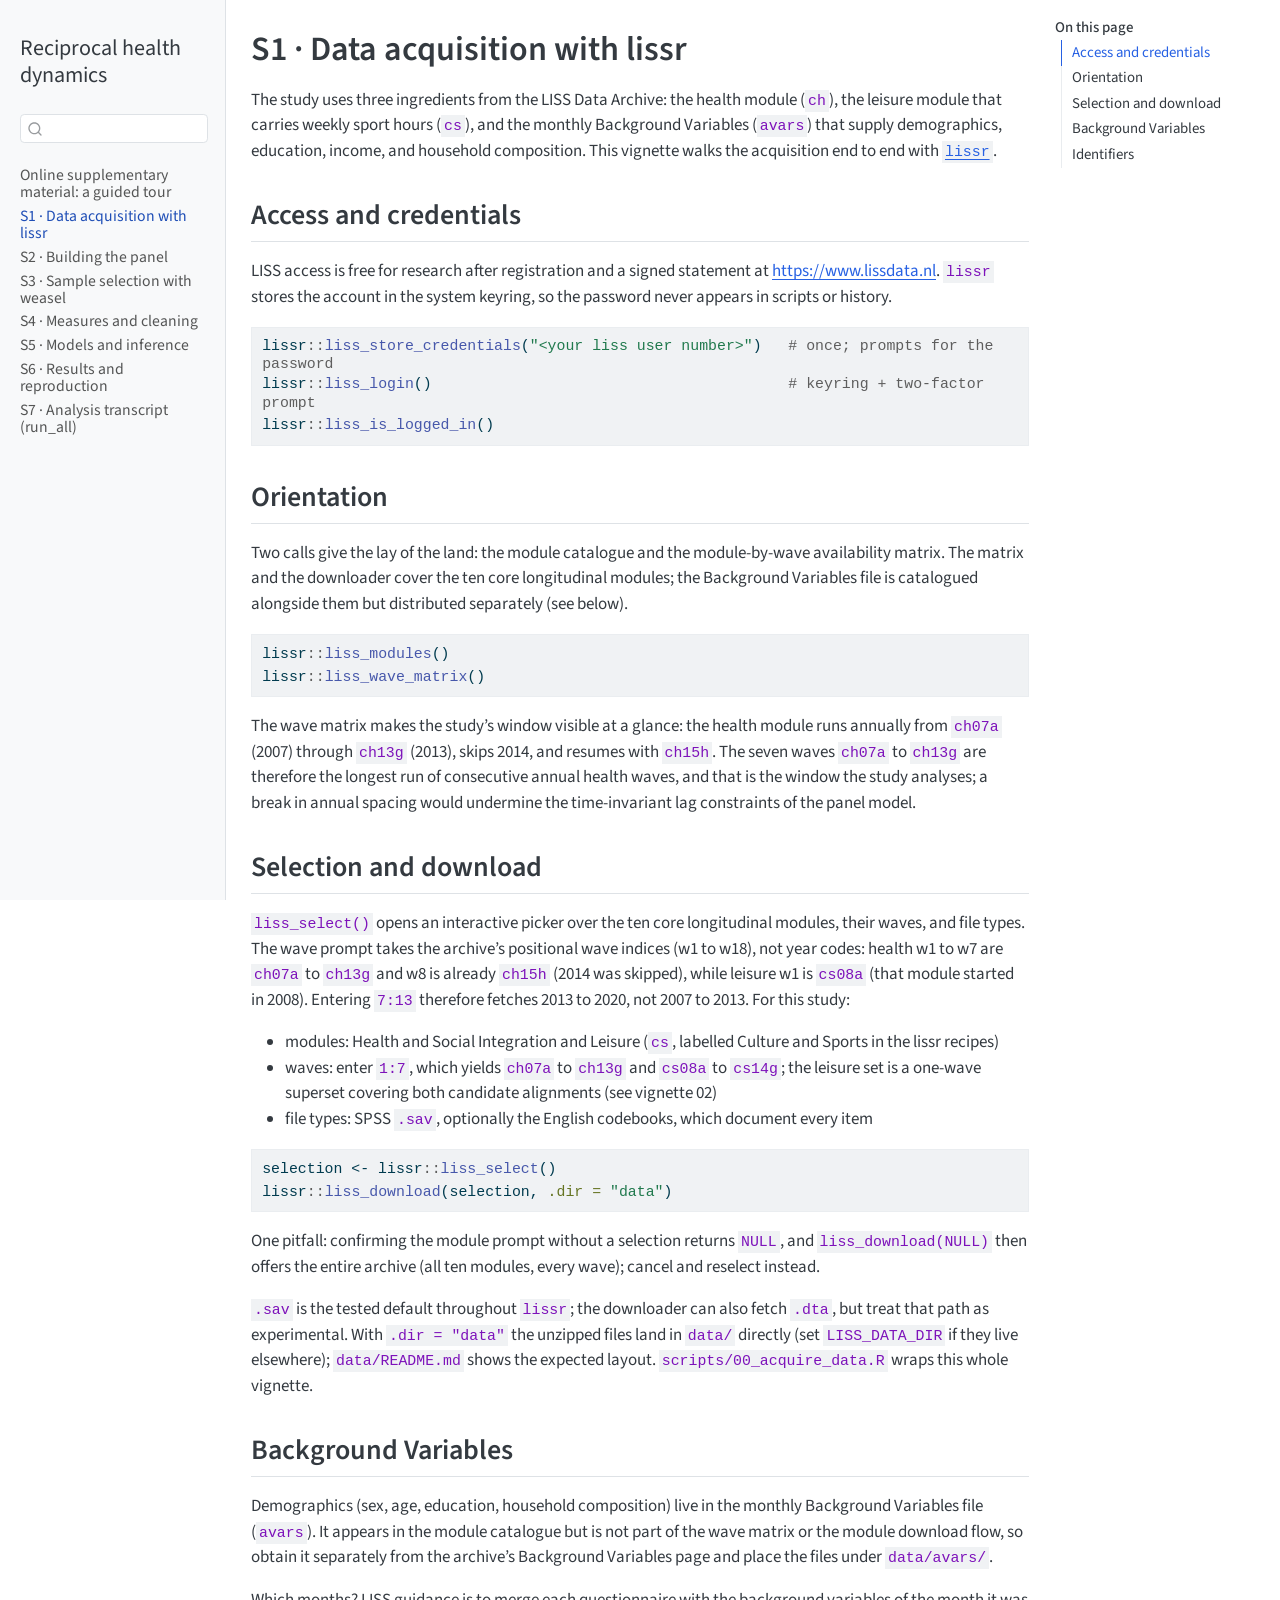
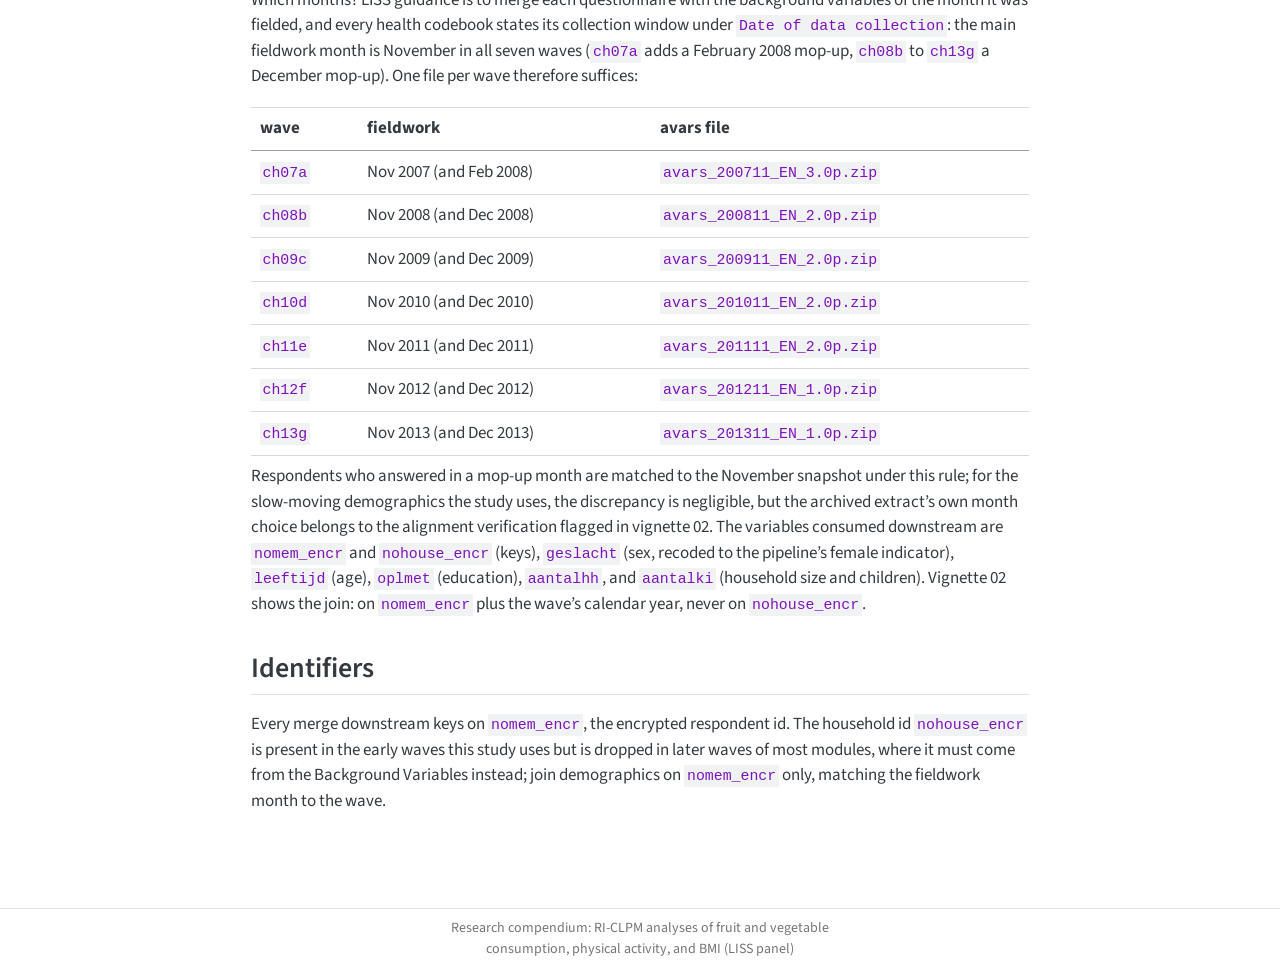
==== commit 0cdf224b: "Rebuild site 2026-08-17" ====
--- a/01-data-acquisition-with-lissr.html
+++ b/01-data-acquisition-with-lissr.html
@@ -2,7 +2,7 @@
 <html xmlns="http://www.w3.org/1999/xhtml" lang="en" xml:lang="en"><head>
 
 <meta charset="utf-8">
-<meta name="generator" content="quarto-1.9.38">
+<meta name="generator" content="quarto-1.10.18">
 
 <meta name="viewport" content="width=device-width, initial-scale=1.0, user-scalable=yes">
 
@@ -12,10 +12,13 @@
 /* Default styles provided by pandoc.
 ** See https://pandoc.org/MANUAL.html#variables-for-html for config info.
 */
-code{white-space: pre-wrap;}
 span.smallcaps{font-variant: small-caps;}
-div.columns{display: flex; gap: min(4vw, 1.5em);}
-div.column{flex: auto; overflow-x: auto;}
+div.columns{display: flex; gap: 1.5em;}
+div.column{flex: auto;}
+@media screen {
+div.columns{gap: min(4vw, 1.5em);}
+div.column{overflow-x: auto;}
+}
 div.hanging-indent{margin-left: 1.5em; text-indent: -1.5em;}
 ul.task-list{list-style: none;}
 ul.task-list li input[type="checkbox"] {
@@ -74,10 +77,10 @@
 <script src="site_libs/quarto-html/tippy.umd.min.js"></script>
 <script src="site_libs/quarto-html/anchor.min.js"></script>
 <link href="site_libs/quarto-html/tippy.css" rel="stylesheet">
-<link href="site_libs/quarto-html/quarto-syntax-highlighting-15634bcf2e68342d4ad2dfa704d543f6.css" rel="stylesheet" id="quarto-text-highlighting-styles">
+<link href="site_libs/quarto-html/quarto-syntax-highlighting-64a204ab8560d761af7679ceaba22944.css" rel="stylesheet" id="quarto-text-highlighting-styles">
 <script src="site_libs/bootstrap/bootstrap.min.js"></script>
 <link href="site_libs/bootstrap/bootstrap-icons.css" rel="stylesheet">
-<link href="site_libs/bootstrap/bootstrap-6495a19aa3a96d24e06d370af9d69525.min.css" rel="stylesheet" append-hash="true" id="quarto-bootstrap" data-mode="light">
+<link href="site_libs/bootstrap/bootstrap-688947ef8e17ec34846c736dad635336.min.css" rel="stylesheet" append-hash="true" id="quarto-bootstrap" data-mode="light">
 <script id="quarto-search-options" type="application/json">{
   "location": "sidebar",
   "copy-button": false,
@@ -732,7 +735,7 @@
       &nbsp;
     </div>   
     <div class="nav-footer-center">
-<p>Research compendium: RI-CLPM analyses of diet quality, physical activity, and BMI (LISS panel)</p>
+<p>Research compendium: RI-CLPM analyses of fruit and vegetable consumption, physical activity, and BMI (LISS panel)</p>
 </div>
     <div class="nav-footer-right">
       &nbsp;
--- a/site_libs/quarto-html/quarto-syntax-highlighting-64a204ab8560d761af7679ceaba22944.css
+++ b/site_libs/quarto-html/quarto-syntax-highlighting-64a204ab8560d761af7679ceaba22944.css
@@ -0,0 +1,236 @@
+/* quarto syntax highlight colors */
+:root {
+  --quarto-hl-ot-color: #003B4F;
+  --quarto-hl-at-color: #657422;
+  --quarto-hl-ss-color: #20794D;
+  --quarto-hl-an-color: #5E5E5E;
+  --quarto-hl-fu-color: #4758AB;
+  --quarto-hl-st-color: #20794D;
+  --quarto-hl-cf-color: #003B4F;
+  --quarto-hl-op-color: #5E5E5E;
+  --quarto-hl-er-color: #AD0000;
+  --quarto-hl-bn-color: #AD0000;
+  --quarto-hl-al-color: #AD0000;
+  --quarto-hl-va-color: #111111;
+  --quarto-hl-bu-color: inherit;
+  --quarto-hl-ex-color: inherit;
+  --quarto-hl-pp-color: #AD0000;
+  --quarto-hl-in-color: #5E5E5E;
+  --quarto-hl-vs-color: #20794D;
+  --quarto-hl-wa-color: #5E5E5E;
+  --quarto-hl-do-color: #5E5E5E;
+  --quarto-hl-im-color: #00769E;
+  --quarto-hl-ch-color: #20794D;
+  --quarto-hl-dt-color: #AD0000;
+  --quarto-hl-fl-color: #AD0000;
+  --quarto-hl-co-color: #5E5E5E;
+  --quarto-hl-cv-color: #5E5E5E;
+  --quarto-hl-cn-color: #8f5902;
+  --quarto-hl-sc-color: #5E5E5E;
+  --quarto-hl-dv-color: #AD0000;
+  --quarto-hl-kw-color: #003B4F;
+}
+
+/* other quarto variables */
+:root {
+  --quarto-font-monospace: SFMono-Regular, Menlo, Monaco, Consolas, "Liberation Mono", "Courier New", monospace;
+}
+
+/* syntax highlight based on Pandoc's rules */
+pre > code.sourceCode > span {
+  color: #003B4F;
+}
+
+code.sourceCode > span {
+  color: #003B4F;
+}
+
+div.sourceCode,
+div.sourceCode pre.sourceCode {
+  color: #003B4F;
+}
+
+/* Normal */
+code span {
+  color: #003B4F;
+}
+
+/* Alert */
+code span.al {
+  color: #AD0000;
+  font-style: inherit;
+}
+
+/* Annotation */
+code span.an {
+  color: #5E5E5E;
+  font-style: inherit;
+}
+
+/* Attribute */
+code span.at {
+  color: #657422;
+  font-style: inherit;
+}
+
+/* BaseN */
+code span.bn {
+  color: #AD0000;
+  font-style: inherit;
+}
+
+/* BuiltIn */
+code span.bu {
+  font-style: inherit;
+}
+
+/* ControlFlow */
+code span.cf {
+  color: #003B4F;
+  font-weight: bold;
+  font-style: inherit;
+}
+
+/* Char */
+code span.ch {
+  color: #20794D;
+  font-style: inherit;
+}
+
+/* Constant */
+code span.cn {
+  color: #8f5902;
+  font-style: inherit;
+}
+
+/* Comment */
+code span.co {
+  color: #5E5E5E;
+  font-style: inherit;
+}
+
+/* CommentVar */
+code span.cv {
+  color: #5E5E5E;
+  font-style: italic;
+}
+
+/* Documentation */
+code span.do {
+  color: #5E5E5E;
+  font-style: italic;
+}
+
+/* DataType */
+code span.dt {
+  color: #AD0000;
+  font-style: inherit;
+}
+
+/* DecVal */
+code span.dv {
+  color: #AD0000;
+  font-style: inherit;
+}
+
+/* Error */
+code span.er {
+  color: #AD0000;
+  font-style: inherit;
+}
+
+/* Extension */
+code span.ex {
+  font-style: inherit;
+}
+
+/* Float */
+code span.fl {
+  color: #AD0000;
+  font-style: inherit;
+}
+
+/* Function */
+code span.fu {
+  color: #4758AB;
+  font-style: inherit;
+}
+
+/* Import */
+code span.im {
+  color: #00769E;
+  font-style: inherit;
+}
+
+/* Information */
+code span.in {
+  color: #5E5E5E;
+  font-style: inherit;
+}
+
+/* Keyword */
+code span.kw {
+  color: #003B4F;
+  font-weight: bold;
+  font-style: inherit;
+}
+
+/* Operator */
+code span.op {
+  color: #5E5E5E;
+  font-style: inherit;
+}
+
+/* Other */
+code span.ot {
+  color: #003B4F;
+  font-style: inherit;
+}
+
+/* Preprocessor */
+code span.pp {
+  color: #AD0000;
+  font-style: inherit;
+}
+
+/* SpecialChar */
+code span.sc {
+  color: #5E5E5E;
+  font-style: inherit;
+}
+
+/* SpecialString */
+code span.ss {
+  color: #20794D;
+  font-style: inherit;
+}
+
+/* String */
+code span.st {
+  color: #20794D;
+  font-style: inherit;
+}
+
+/* Variable */
+code span.va {
+  color: #111111;
+  font-style: inherit;
+}
+
+/* VerbatimString */
+code span.vs {
+  color: #20794D;
+  font-style: inherit;
+}
+
+/* Warning */
+code span.wa {
+  color: #5E5E5E;
+  font-style: italic;
+}
+
+.prevent-inlining {
+  content: "</";
+}
+
+/*# sourceMappingURL=9d8d5bb603a83b8298b89080a598c93b.css.map */
